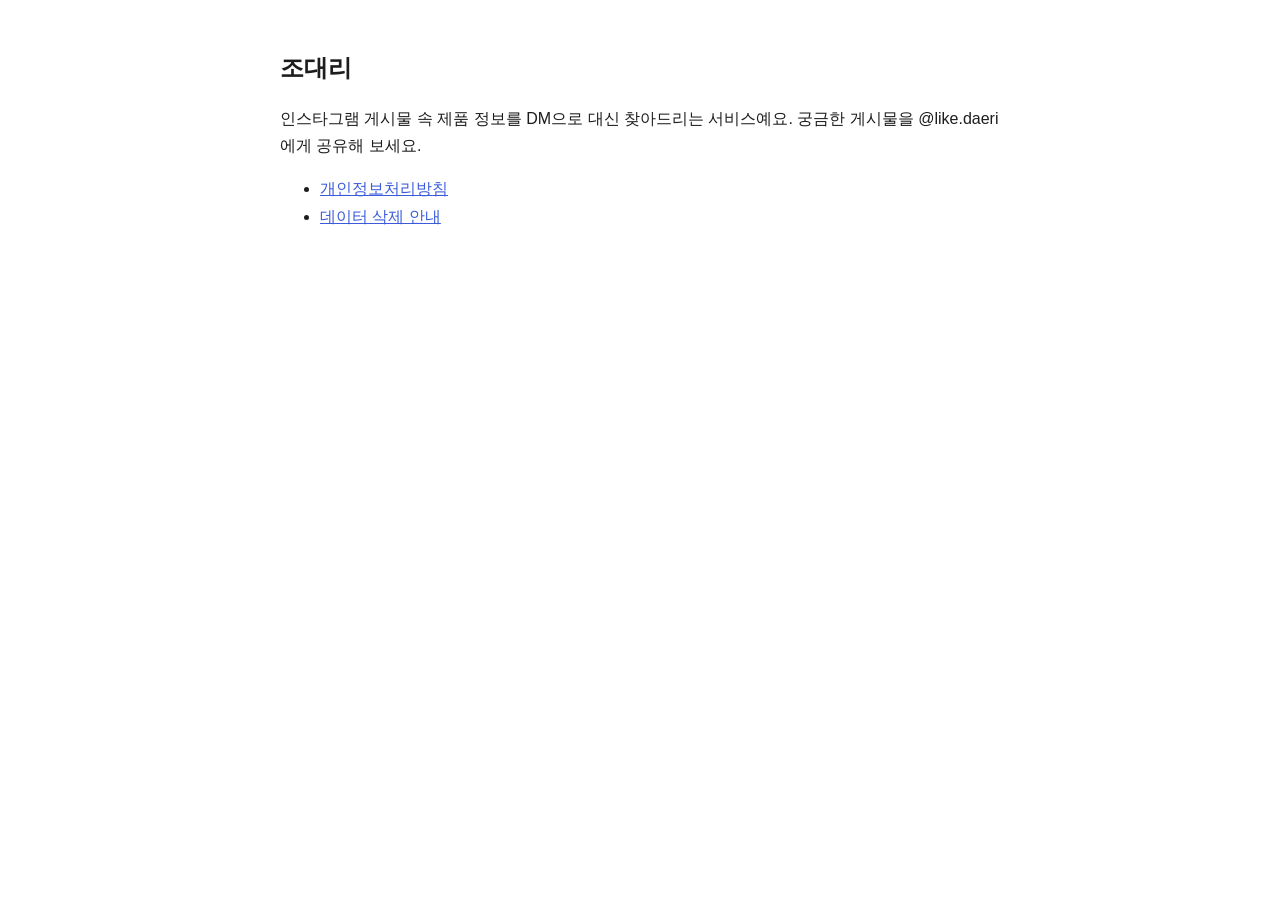
==== index.html @ 23555a40 "조대리 개인정보처리방침과 데이터 삭제 안내 페이지" ====
<!doctype html>
<html lang="ko">
<head>
<meta charset="utf-8">
<meta name="viewport" content="width=device-width, initial-scale=1">
<title>조대리</title>
<link rel="stylesheet" href="style.css">
</head>
<body>
<main>
  <h1>조대리</h1>
  <p>인스타그램 게시물 속 제품 정보를 DM으로 대신 찾아드리는 서비스예요. 궁금한 게시물을 @like.daeri에게 공유해 보세요.</p>
  <ul>
    <li><a href="privacy.html">개인정보처리방침</a></li>
    <li><a href="data-deletion.html">데이터 삭제 안내</a></li>
  </ul>
</main>
</body>
</html>
---- style.css ----
:root { --bg:#ffffff; --fg:#1d1d1f; --muted:#6e6e73; --link:#3b5bdb; }
@media (prefers-color-scheme: dark) { :root { --bg:#141416; --fg:#ececf0; --muted:#9a9aa2; --link:#8ea2ff; } }
body { margin:0; background:var(--bg); color:var(--fg); font-family:-apple-system,"Apple SD Gothic Neo","Malgun Gothic",sans-serif; line-height:1.7; }
main { max-width:720px; margin:0 auto; padding:32px 16px 64px; }
h1 { font-size:24px; } h2 { font-size:18px; margin-top:28px; }
a { color:var(--link); }
.muted { color:var(--muted); font-size:14px; }
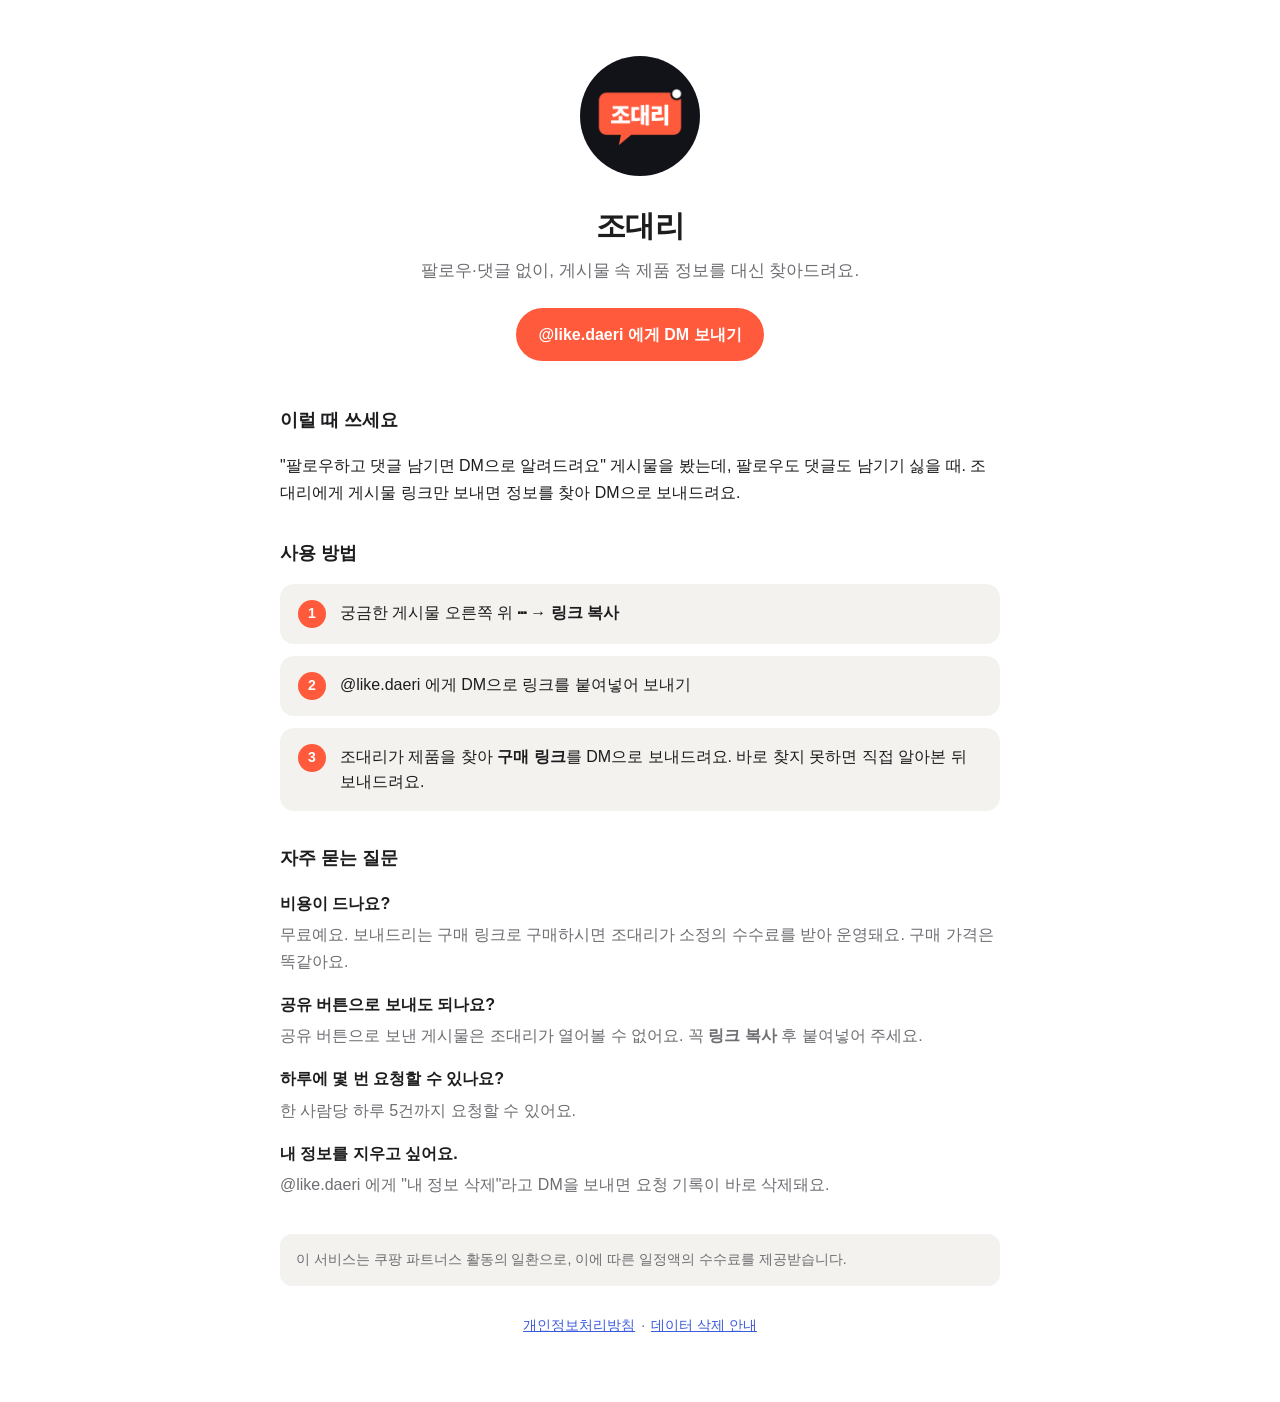
==== commit 7a600b97: "소개 페이지와 쿠팡 파트너스 안내 문구, 로고 추가" ====
--- a/index.html
+++ b/index.html
@@ -4,16 +4,66 @@
 <meta charset="utf-8">
 <meta name="viewport" content="width=device-width, initial-scale=1">
 <title>조대리</title>
+<meta name="description" content="팔로우·댓글 없이, 게시물 속 제품 정보를 DM으로 대신 찾아드려요.">
+<meta property="og:title" content="조대리">
+<meta property="og:description" content="팔로우·댓글 없이, 게시물 속 제품 정보를 DM으로 대신 찾아드려요.">
+<meta property="og:image" content="https://jino816.github.io/jodaeri-policy/logo.png">
+<link rel="icon" href="logo.png">
 <link rel="stylesheet" href="style.css">
+<style>
+  .hero { text-align:center; padding:24px 0 8px; }
+  .hero img { width:120px; height:120px; border-radius:50%; }
+  .hero h1 { font-size:30px; margin:16px 0 6px; letter-spacing:-0.5px; }
+  .hero p { font-size:17px; margin:0; color:var(--muted); }
+  .cta { display:inline-block; margin:22px 0 4px; padding:13px 22px; border-radius:999px; background:var(--accent); color:#fff; font-weight:700; text-decoration:none; }
+  .steps { list-style:none; padding:0; margin:0; display:grid; gap:12px; }
+  .steps li { background:var(--card); border-radius:14px; padding:16px 18px; display:flex; gap:14px; align-items:flex-start; }
+  .steps b.num { flex:none; width:28px; height:28px; border-radius:50%; background:var(--accent); color:#fff; display:grid; place-items:center; font-size:14px; }
+  .steps span { line-height:1.6; }
+  .faq dt { font-weight:700; margin-top:16px; }
+  .faq dd { margin:4px 0 0; color:var(--muted); }
+  .notice { margin-top:36px; padding:14px 16px; border-radius:12px; background:var(--card); font-size:14px; color:var(--muted); }
+  footer { margin-top:28px; font-size:14px; color:var(--muted); text-align:center; }
+  footer a { margin:0 6px; }
+</style>
 </head>
 <body>
 <main>
-  <h1>조대리</h1>
-  <p>인스타그램 게시물 속 제품 정보를 DM으로 대신 찾아드리는 서비스예요. 궁금한 게시물을 @like.daeri에게 공유해 보세요.</p>
-  <ul>
-    <li><a href="privacy.html">개인정보처리방침</a></li>
-    <li><a href="data-deletion.html">데이터 삭제 안내</a></li>
-  </ul>
+  <section class="hero">
+    <img src="logo.png" alt="조대리 로고">
+    <h1>조대리</h1>
+    <p>팔로우·댓글 없이, 게시물 속 제품 정보를 대신 찾아드려요.</p>
+    <a class="cta" href="https://www.instagram.com/like.daeri/">@like.daeri 에게 DM 보내기</a>
+  </section>
+
+  <h2>이럴 때 쓰세요</h2>
+  <p>"팔로우하고 댓글 남기면 DM으로 알려드려요" 게시물을 봤는데, 팔로우도 댓글도 남기기 싫을 때.
+     조대리에게 게시물 링크만 보내면 정보를 찾아 DM으로 보내드려요.</p>
+
+  <h2>사용 방법</h2>
+  <ol class="steps">
+    <li><b class="num">1</b><span>궁금한 게시물 오른쪽 위 <b>⋯</b> → <b>링크 복사</b></span></li>
+    <li><b class="num">2</b><span>@like.daeri 에게 DM으로 링크를 붙여넣어 보내기</span></li>
+    <li><b class="num">3</b><span>조대리가 제품을 찾아 <b>구매 링크</b>를 DM으로 보내드려요. 바로 찾지 못하면 직접 알아본 뒤 보내드려요.</span></li>
+  </ol>
+
+  <h2>자주 묻는 질문</h2>
+  <dl class="faq">
+    <dt>비용이 드나요?</dt>
+    <dd>무료예요. 보내드리는 구매 링크로 구매하시면 조대리가 소정의 수수료를 받아 운영돼요. 구매 가격은 똑같아요.</dd>
+    <dt>공유 버튼으로 보내도 되나요?</dt>
+    <dd>공유 버튼으로 보낸 게시물은 조대리가 열어볼 수 없어요. 꼭 <b>링크 복사</b> 후 붙여넣어 주세요.</dd>
+    <dt>하루에 몇 번 요청할 수 있나요?</dt>
+    <dd>한 사람당 하루 5건까지 요청할 수 있어요.</dd>
+    <dt>내 정보를 지우고 싶어요.</dt>
+    <dd>@like.daeri 에게 "내 정보 삭제"라고 DM을 보내면 요청 기록이 바로 삭제돼요.</dd>
+  </dl>
+
+  <p class="notice">이 서비스는 쿠팡 파트너스 활동의 일환으로, 이에 따른 일정액의 수수료를 제공받습니다.</p>
+
+  <footer>
+    <a href="privacy.html">개인정보처리방침</a>·<a href="data-deletion.html">데이터 삭제 안내</a>
+  </footer>
 </main>
 </body>
 </html>
--- a/style.css
+++ b/style.css
@@ -1,7 +1,7 @@
-:root { --bg:#ffffff; --fg:#1d1d1f; --muted:#6e6e73; --link:#3b5bdb; }
-@media (prefers-color-scheme: dark) { :root { --bg:#141416; --fg:#ececf0; --muted:#9a9aa2; --link:#8ea2ff; } }
+:root { --bg:#ffffff; --fg:#1d1d1f; --muted:#6e6e73; --link:#3b5bdb; --accent:#FF5A3C; --card:#f4f2ee; }
+@media (prefers-color-scheme: dark) { :root { --bg:#111318; --fg:#ececf0; --muted:#9a9aa2; --link:#8ea2ff; --card:#1c1f27; } }
 body { margin:0; background:var(--bg); color:var(--fg); font-family:-apple-system,"Apple SD Gothic Neo","Malgun Gothic",sans-serif; line-height:1.7; }
 main { max-width:720px; margin:0 auto; padding:32px 16px 64px; }
-h1 { font-size:24px; } h2 { font-size:18px; margin-top:28px; }
+h1 { font-size:24px; } h2 { font-size:18px; margin-top:32px; }
 a { color:var(--link); }
 .muted { color:var(--muted); font-size:14px; }
